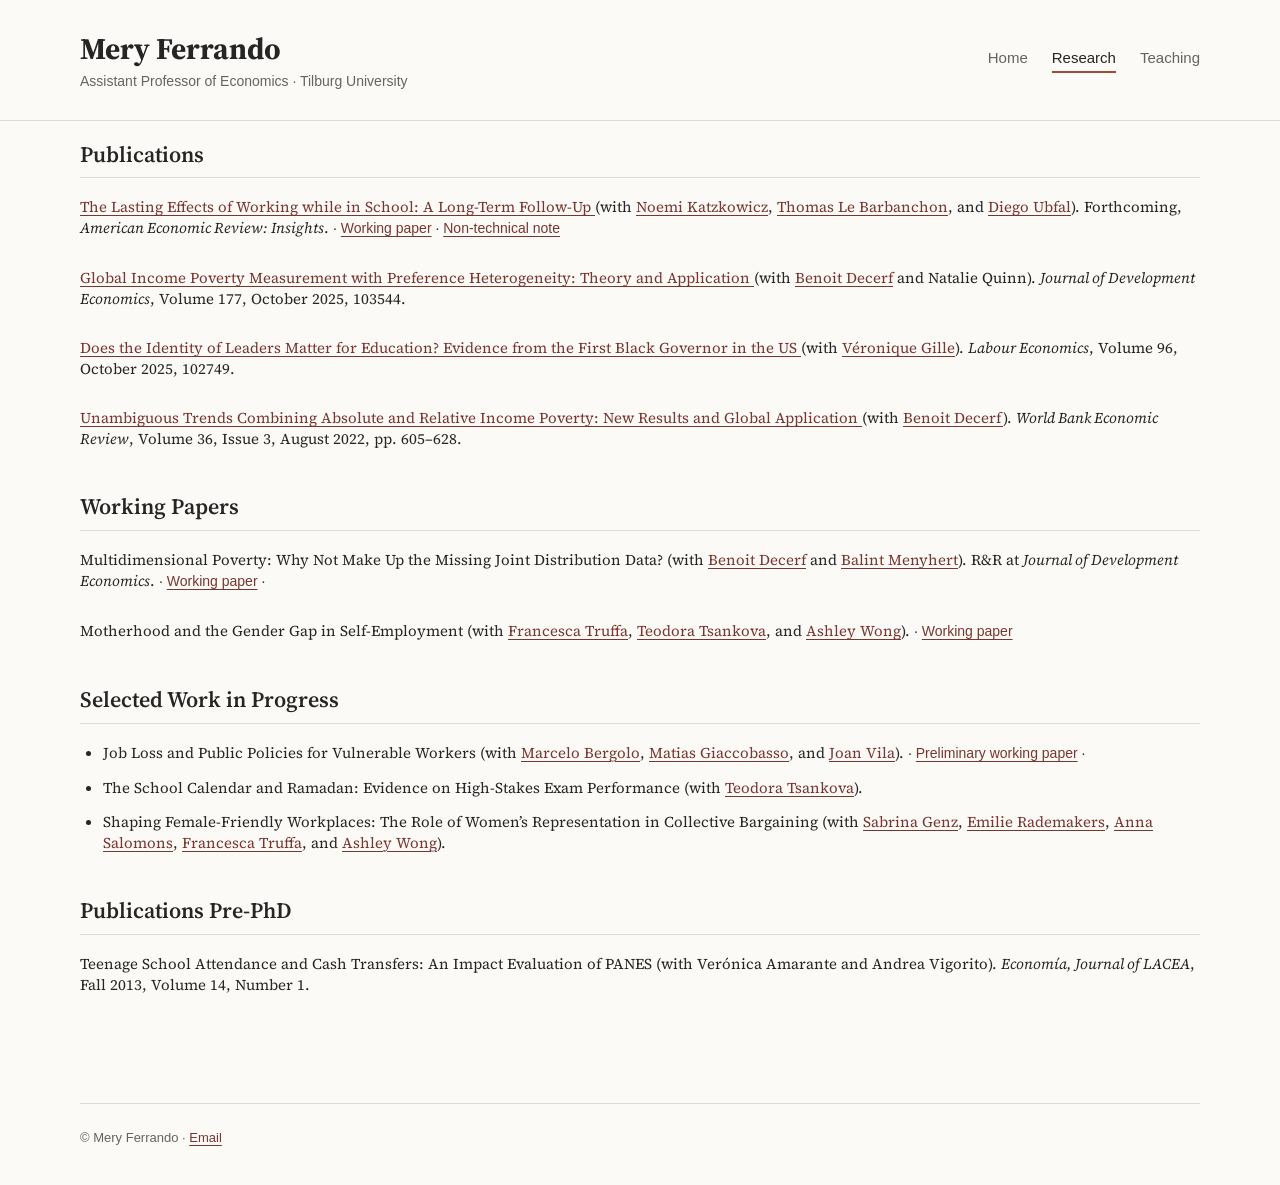
==== research.html @ 649bed04 "Update research.html" ====
<!doctype html>

<html lang="en">
<head>
  <!-- Google tag (gtag.js) -->
<script async src="https://www.googletagmanager.com/gtag/js?id=G-GTCLRNLCNZ"></script>
<script>
  window.dataLayer = window.dataLayer || [];
  function gtag(){dataLayer.push(arguments);}
  gtag('js', new Date());

  gtag('config', 'G-GTCLRNLCNZ');
</script>

  <meta charset="utf-8">
  <meta name="viewport" content="width=device-width, initial-scale=1">
  <meta name="description" content="Research by Mery Ferrando.">
  <title>Research · Mery Ferrando</title>
  <link rel="stylesheet" href="assets/style.css">
</head>

<body>
  <header class="site-header">
    <div class="wrap header-inner">
      <div>
        <a class="site-title" href="index.html">Mery Ferrando</a>
        <p class="site-meta">
          Assistant Professor of Economics · Tilburg University
        </p>
      </div>

        <link rel="preconnect" href="https://fonts.googleapis.com">
<link rel="preconnect" href="https://fonts.gstatic.com" crossorigin>
<link href="https://fonts.googleapis.com/css2?family=Source+Serif+4:wght@400;600;700&display=swap" rel="stylesheet">
  
      <nav aria-label="Main navigation">
        <a href="index.html">Home</a>
        <a class="active" href="research.html">Research</a>
        <a href="teaching.html">Teaching</a>
      </nav>
    </div>
  </header>

  <main class="wrap page-content">
    <section>
      <h2>Publications</h2>

      <article class="paper">
        <p class="paper-citation">
          <a class="paper-title" href="https://www.aeaweb.org/articles?id=10.1257%2Faeri.20250426">
            The Lasting Effects of Working while in School: A Long-Term Follow-Up
          </a>
          <span class="paper-details">
            (with
            <a href="https://iecon.fcea.udelar.edu.uy/es/integrantes/investigadores-consolidados/item/katzkowicz-noemi.html?category_id=487">Noemi Katzkowicz</a>,
            <a href="https://sites.google.com/site/tlebarbanchon/home">Thomas Le Barbanchon</a>,
            and
            <a href="https://sites.google.com/site/diegojavierubfal/home">Diego Ubfal</a>).
            Forthcoming, <em>American Economic Review: Insights</em>.
          </span>

    <span class="paper-links">
      ·
      <a href="https://docs.iza.org/dp18238.pdf">Working paper</a>
      ·
      <a href="https://wol.iza.org/opinions/power-of-working-while-studying">Non-technical note</a>
    </span>
  </p>
</article>

      <article class="paper">
        <p class="paper-citation">
          <a class="paper-title" href="https://doi.org/10.1016/j.jdeveco.2025.103544">
            Global Income Poverty Measurement with Preference Heterogeneity: Theory and Application
          </a>
          <span class="paper-details">
            (with
            <a href="https://benoitdecerf.wordpress.com/">Benoit Decerf</a>
            and Natalie Quinn).
            <em>Journal of Development Economics</em>, Volume 177, October 2025, 103544.
          </span>
        </p>
      </article>

      <article class="paper">
        <p class="paper-citation">
          <a class="paper-title" href="https://doi.org/10.1016/j.labeco.2025.102749">
            Does the Identity of Leaders Matter for Education? Evidence from the First Black Governor in the US
          </a>
          <span class="paper-details">
            (with
            <a href="https://sites.google.com/site/veroniquegille/home">Véronique Gille</a>).
            <em>Labour Economics</em>, Volume 96, October 2025, 102749.
          </span>
        </p>
      </article>

      <article class="paper">
        <p class="paper-citation">
          <a class="paper-title" href="https://academic.oup.com/wber/advance-article/doi/10.1093/wber/lhab028/6514155">
            Unambiguous Trends Combining Absolute and Relative Income Poverty: New Results and Global Application
          </a>
          <span class="paper-details">
            (with
            <a href="https://benoitdecerf.wordpress.com/">Benoit Decerf</a>).
            <em>World Bank Economic Review</em>, Volume 36, Issue 3, August 2022, pp. 605–628.
          </span>
        </p>
      </article>
    </section>

    <section>
      <h2>Working Papers</h2>

      <article class="paper">
        <p class="paper-citation">
          <span class="paper-title">
            Multidimensional Poverty: Why Not Make Up the Missing Joint Distribution Data?
          </span>
          <span class="paper-details">
            (with
            <a href="https://benoitdecerf.wordpress.com/">Benoit Decerf</a>
            and
            <a href="https://sites.google.com/site/balintmenyhert/">Balint Menyhert</a>).
            R&amp;R at <em>Journal of Development Economics</em>.
            
               </span>

    <span class="paper-links">
      ·
      <a href="https://documents.worldbank.org/en/publication/documents-reports/documentdetail/099418204072618289">Working paper</a>
      ·
         </span>
  </p>
</article>
                   
<article class="paper">
  <p class="paper-citation">
    <span class="paper-title">
      Motherhood and the Gender Gap in Self-Employment
    </span>
    <span class="paper-details">
      (with
      <a href="https://www.francescatruffa.com/">Francesca Truffa</a>,
      <a href="https://sites.google.com/view/teodoratsankova">Teodora Tsankova</a>,
      and
      <a href="https://www.ashley-wong.net/">Ashley Wong</a>).
    </span>

    <span class="paper-links">
      ·
      <a href="https://www.dropbox.com/scl/fi/otwgumbvtg3uvf9b8sju6/FTTW_2025.pdf?dl=0&amp;rlkey=l2zytv9nq6ybqueklwa7h1hqu">Working paper</a>
    </span>
  </p>
</article>

     <!-- <article class="paper">
        <p class="paper-citation">
          <span class="paper-title">
            Intra-household Allocations with Public Goods: A New Source of Gender Inequality
          </span>
        </p>
      </article>-->
    </section>

    <section>
      <h2>Selected Work in Progress</h2>

      <ul class="work-list">
        <li>
  <span class="work-title">
    Job Loss and Public Policies for Vulnerable Workers
  </a>
  (with
  <a href="https://www.marcelobergolo.com/">Marcelo Bergolo</a>,
  <a href="https://mgiaccobasso.com">Matias Giaccobasso</a>,
  and
  <a href="https://iecon.fcea.udelar.edu.uy/en/members/faculty/item/vila-joan.html">Joan Vila</a>).
    </span>

    <span class="paper-links">
      ·
      <a href="https://publications.iadb.org/en/job-loss-and-role-public-policies-vulnerable-workers"> Preliminary working paper</a>
      ·
         </span>
        
        </li>

        <li>
          <span class="work-title">
            The School Calendar and Ramadan: Evidence on High-Stakes Exam Performance
          </span>
          (with
          <a href="https://sites.google.com/view/teodoratsankova">Teodora Tsankova</a>).
        </li>

 <li>
  <span class="work-title">
    Shaping Female-Friendly Workplaces: The Role of Women’s Representation in Collective Bargaining
  </span>
  (with
  <a href="https://sites.google.com/view/sabrinagenz" target="_blank" rel="noopener noreferrer">Sabrina Genz</a>,
  <a href="https://www.uu.nl/staff/ECMRademakers" target="_blank" rel="noopener noreferrer">Emilie Rademakers</a>,
  <a href="https://www.tilburguniversity.edu/staff/a-m-salomons" target="_blank" rel="noopener noreferrer">Anna Salomons</a>,
  <a href="https://www.francescatruffa.com/" target="_blank" rel="noopener noreferrer">Francesca Truffa</a>,
  and
  <a href="https://www.ashley-wong.net/home" target="_blank" rel="noopener noreferrer">Ashley Wong</a>).
</li>


        
      <!--  <li>
          <span class="work-title">
            Securing the Next Generation: The Role of Public Policy in Mitigating the Consequences of Parental Job Loss
          </span>
          (with
          <a href="https://www.marcelobergolo.com/">Marcelo Bergolo</a>,
          <a href="https://sites.google.com/site/matiasgiaccobasso/home">Matias Giaccobasso</a>,
          and
          <a href="https://iecon.fcea.udelar.edu.uy/en/members/faculty/item/vila-joan.html">Joan Vila</a>).
        </li>-->
      </ul>
    </section>

    <section>
      <h2>Publications Pre-PhD</h2>

      <article class="paper">
        <p class="paper-citation">
          <span class="paper-title">
            Teenage School Attendance and Cash Transfers: An Impact Evaluation of PANES
          </span>
          <span class="paper-details">
            (with Verónica Amarante and Andrea Vigorito).
            <em>Economía, Journal of LACEA</em>, Fall 2013, Volume 14, Number 1.
          </span>
        </p>
      </article>
    </section>
  </main>

  <footer class="wrap">
    © Mery Ferrando ·
    <a href="mailto:m.ferrando@tilburguniversity.edu">Email</a>
  </footer>
</body>
</html>
---- assets/style.css ----
:root {
  --ink: #252525;
  --muted: #66645f;
  --paper: #fbfaf7;
  --line: #dedbd3;
  --accent: #9f493f;
  --accent-dark: #79362f;
  --card: #ffffff;
  --max: 1120px;
}

* { box-sizing: border-box; }
html { scroll-behavior: smooth; }
body {
  margin: 0;
  color: var(--ink);
  background: var(--paper);
  font-family: "Source Serif 4", Georgia, "Times New Roman", serif;
  font-size: 15px;
  line-height: 1.4;
}

.wrap { width: min(calc(100% - 40px), var(--max)); margin-inline: auto; }
a { color: var(--accent-dark); text-decoration-thickness: 1px; text-underline-offset: 3px; }
a:hover { color: var(--accent); }

.site-header { border-bottom: 1px solid var(--line); background: rgba(251,250,247,.96); }
.header-inner { display: flex; align-items: center; justify-content: space-between; gap: 30px; padding: 28px 0; }
.site-title { color: var(--ink); font-size: 30px; font-weight: 700; text-decoration: none; }
.site-meta { margin: 2px 0 0; color: var(--muted); font-size: 14px; font-family: Arial, sans-serif; }
nav { display: flex; gap: 24px; font-family: Arial, sans-serif; font-size: 15px; }
nav a { color: var(--muted); text-decoration: none; padding-bottom: 3px; border-bottom: 2px solid transparent; }
nav a:hover, nav a.active { color: var(--ink); border-color: var(--accent); }

.hero { display: grid; grid-template-columns: 260px 1fr; gap: 58px; align-items: center; padding: 80px 0 58px; }
.portrait { width: 100%; aspect-ratio: 248 / 299; object-fit: cover; border-radius: 3px; box-shadow: 0 16px 38px rgba(50,35,25,.16); }
.eyebrow { margin: 0 0 8px; color: var(--accent); text-transform: uppercase; letter-spacing: .13em; font: 700 12px/1.2 Arial, sans-serif; }
h1 { margin: 0 0 18px; font-size: clamp(32px, 5vw, 42px); line-height: 1.1; letter-spacing: -.02em; }
h2 {  margin: 42px 0 18px;   padding-bottom: 8px;   border-bottom: 1px solid var(--line);   font-size: 22px;   font-weight: 600;}
.page-content section:first-child h2 {
  margin-top: 0;
}
h3 { margin: 0 0 5px; font-size: 20px; line-height: 1.35; }
.lead { font-size: 24px; line-height: 1.45; }
.actions { display: flex; align-items: center; gap: 24px; margin-top: 30px; }
.button { display: inline-block; background: var(--accent); color: #fff; padding: 10px 19px; border-radius: 3px; text-decoration: none; font: 700 15px/1.4 Arial, sans-serif; }
.button:hover { color: #fff; background: var(--accent-dark); }
.text-link { font: 700 15px/1.4 Arial, sans-serif; }

.contact-card { display: grid; grid-template-columns: 1fr 1.5fr; gap: 32px; margin: 12px 0 72px; padding: 24px 28px; background: var(--card); border: 1px solid var(--line); }
.contact-card div { display: flex; flex-direction: column; }
.label { color: var(--muted); text-transform: uppercase; letter-spacing: .08em; font: 700 11px/1.5 Arial, sans-serif; }

.page-content { padding: 18px 0 80px; }
.page-content > h1 { margin-bottom: 42px; }
.paper { margin: 0 0 28px; }
.paper p { margin: 5px 0; }
.paper-links {
  font: 14px/1.5 Arial, sans-serif;
  white-space: nowrap;
}
.work-list { padding-left: 23px; }
.work-list li { margin-bottom: 13px; }
.timeline-item { display: grid; grid-template-columns: 120px 1fr; gap: 28px; padding: 20px 0; border-bottom: none; }
.timeline-item p { margin: 0; line-height: 1.3;}
.timeline-item h3 {
  font-size: 15px;
  margin: 0 0 4px;
  line-height: 1.35;
}
.year { color: var(--accent); font: 700 14px/1.5 Arial, sans-serif; }
footer { padding: 24px 0 38px; border-top: 1px solid var(--line); color: var(--muted); font: 13px/1.5 Arial, sans-serif; }

@media (max-width: 700px) {
  body { font-size: 17px; }
  .header-inner { align-items: flex-start; flex-direction: column; gap: 15px; }
  nav { gap: 19px; }
  .hero { grid-template-columns: 1fr; gap: 32px; padding-top: 48px; }
  .portrait { width: min(70%, 280px); }
  .contact-card { grid-template-columns: 1fr; }
  .timeline-item { grid-template-columns: 1fr; gap: 5px; }
}
/* Teaching page only */
.page-content .timeline-item h3 {
  font-size: 15px;
  font-weight: 600;
  line-height: 1.35;
  margin: 0 0 4px;
}
/* Compact teaching page */

.teaching-page h2 {
  margin: 30px 0 8px;
  padding-bottom: 5px;
}

.teaching-page section:first-of-type h2 {
  margin-top: 12px;
}

.teaching-page .timeline-item {
  grid-template-columns: 105px 1fr;
  gap: 20px;
  padding: 10px 0;
  border-bottom: 0;
}

.teaching-page .timeline-item h3 {
  margin: 0 0 2px;
  font-size: 15px;
  font-weight: 600;
  line-height: 1.35;
}

.teaching-page .timeline-item p {
  margin: 1px 0;
  font-size: 15px;
  line-height: 1.4;
}

.teaching-page .timeline-item ul {
  margin: 4px 0 0;
  padding-left: 20px;
}

.teaching-page .timeline-item li {
  margin: 1px 0;
}

.teaching-page .year {
  font-size: 13px;
}
.timeline-item + .timeline-item {
  margin-top: 0px;
}

/* Make teaching entries compact */

.timeline-item {
  padding: 4px 0;
  border-bottom: none;
}

.timeline-item h3 {
  margin: 0;
  font-size: 15px;
  line-height: 1.2;
}

.timeline-item p {
  margin: 2px 0 0;
  line-height: 1.3;
}

.timeline-item ul {
  margin: 4px 0 0;
  padding-left: 18px;
}

.timeline-item li {
  margin: 0;
  line-height: 1.3;
}
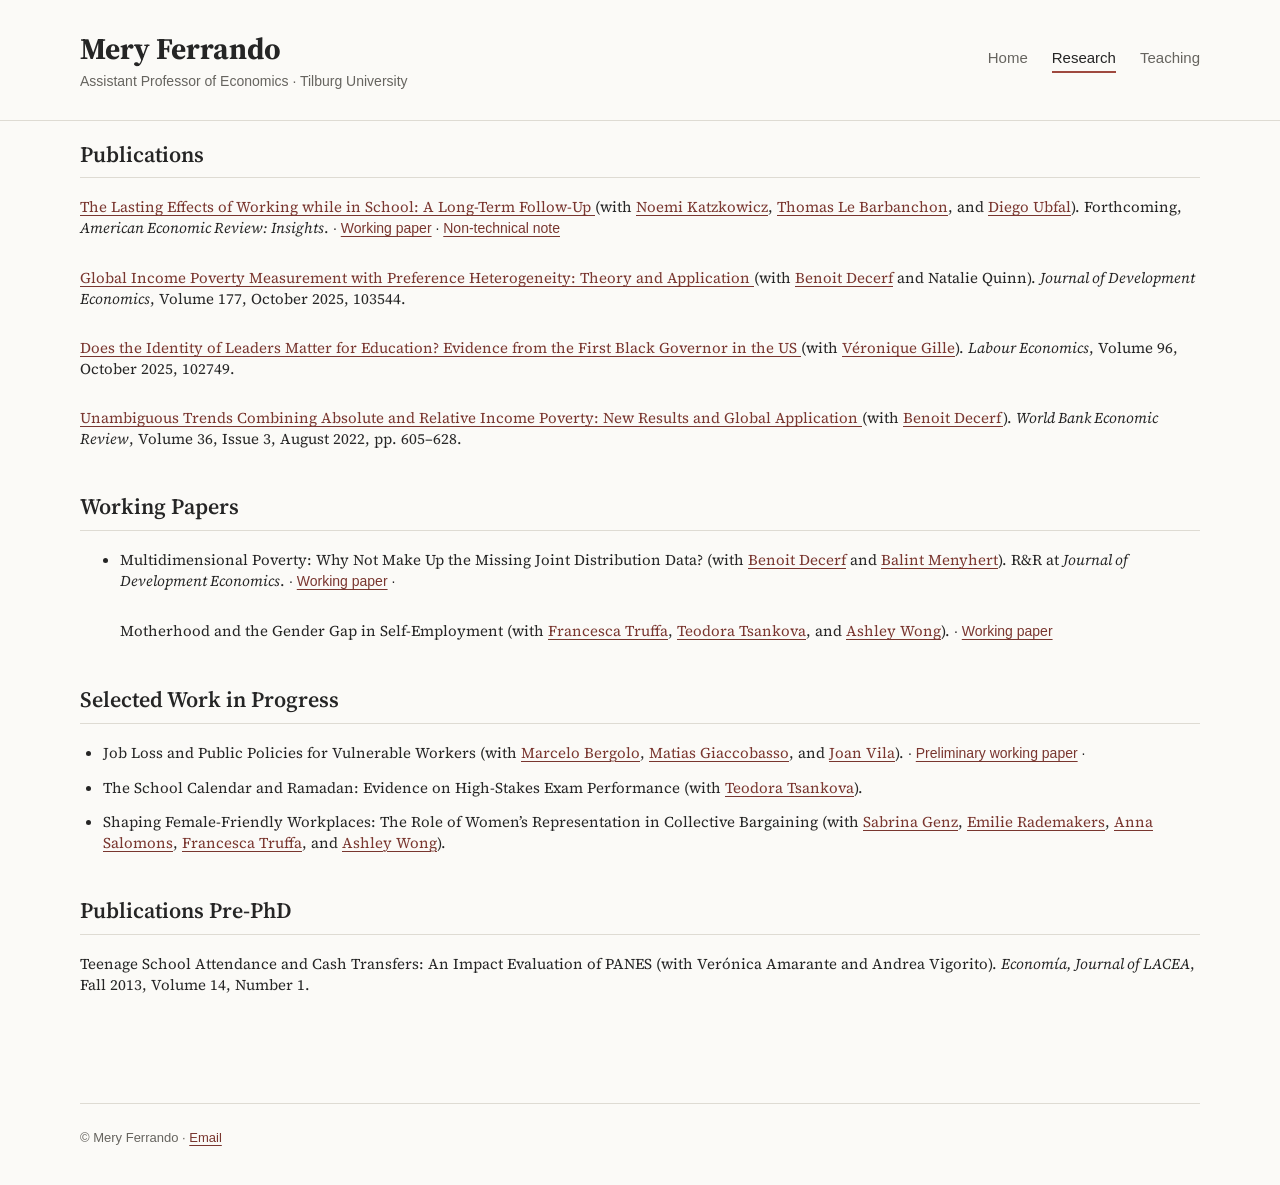
==== commit 369153cc: "Update research.html" ====
--- a/research.html
+++ b/research.html
@@ -111,8 +111,10 @@
 
     <section>
       <h2>Working Papers</h2>
-
-      <article class="paper">
+<ul class="paper-list">
+
+  <li>
+            <article class="paper">
         <p class="paper-citation">
           <span class="paper-title">
             Multidimensional Poverty: Why Not Make Up the Missing Joint Distribution Data?
@@ -161,6 +163,8 @@
           </span>
         </p>
       </article>-->
+    </li>
+      </ul>
     </section>
 
     <section>
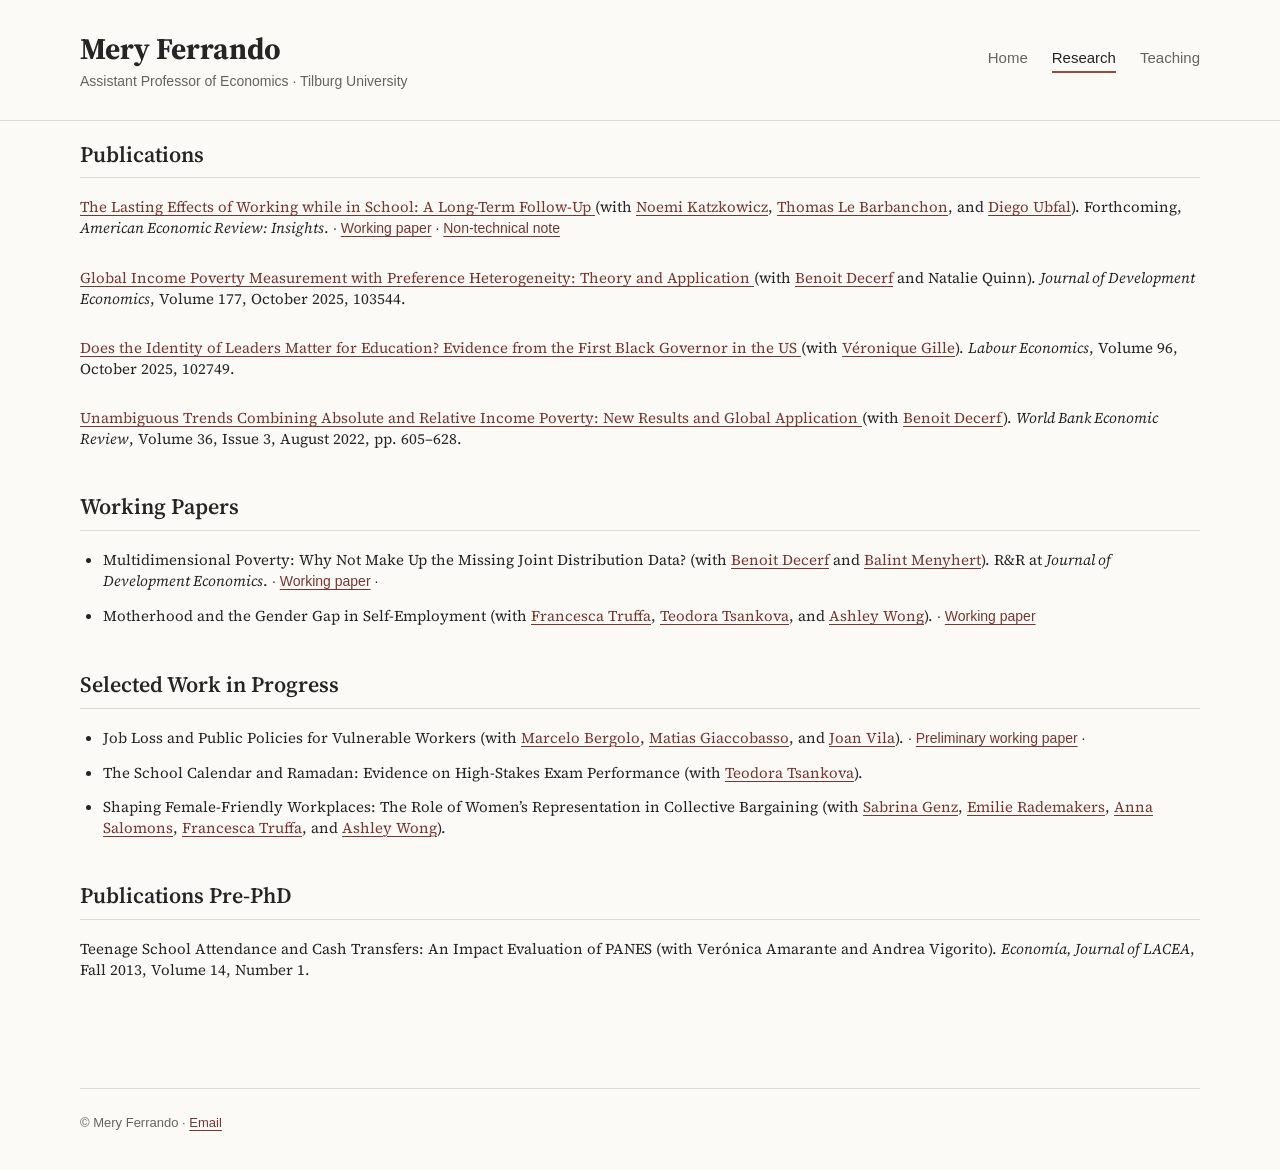
==== commit 7400c5cb: "Update research.html" ====
--- a/research.html
+++ b/research.html
@@ -111,50 +111,50 @@
 
     <section>
       <h2>Working Papers</h2>
-<ul class="paper-list">
-
-  <li>
-            <article class="paper">
-        <p class="paper-citation">
-          <span class="paper-title">
-            Multidimensional Poverty: Why Not Make Up the Missing Joint Distribution Data?
-          </span>
-          <span class="paper-details">
-            (with
-            <a href="https://benoitdecerf.wordpress.com/">Benoit Decerf</a>
+
+      
+      <ul class="work-list">
+        <li>
+  <span class="work-title">
+                      Multidimensional Poverty: Why Not Make Up the Missing Joint Distribution Data?
+        
+  </a>
+  (with
+ <a href="https://benoitdecerf.wordpress.com/">Benoit Decerf</a>
             and
-            <a href="https://sites.google.com/site/balintmenyhert/">Balint Menyhert</a>).
-            R&amp;R at <em>Journal of Development Economics</em>.
-            
-               </span>
+            <a href="https://sites.google.com/site/balintmenyhert/">Balint Menyhert</a>). R&amp;R at <em>Journal of Development Economics</em>.
+    </span>
 
     <span class="paper-links">
       ·
-      <a href="https://documents.worldbank.org/en/publication/documents-reports/documentdetail/099418204072618289">Working paper</a>
+      <a href="https://documents.worldbank.org/en/publication/documents-reports/documentdetail/099418204072618289"> Working paper</a>
       ·
          </span>
-  </p>
-</article>
-                   
-<article class="paper">
-  <p class="paper-citation">
-    <span class="paper-title">
-      Motherhood and the Gender Gap in Self-Employment
-    </span>
-    <span class="paper-details">
-      (with
-      <a href="https://www.francescatruffa.com/">Francesca Truffa</a>,
+  
+
+
+
+ </li>
+
+        <li>
+          <span class="work-title">
+            Motherhood and the Gender Gap in Self-Employment
+          </span>
+          (with
+         <a href="https://www.francescatruffa.com/">Francesca Truffa</a>,
       <a href="https://sites.google.com/view/teodoratsankova">Teodora Tsankova</a>,
       and
       <a href="https://www.ashley-wong.net/">Ashley Wong</a>).
     </span>
-
-    <span class="paper-links">
+ <span class="paper-links">
       ·
       <a href="https://www.dropbox.com/scl/fi/otwgumbvtg3uvf9b8sju6/FTTW_2025.pdf?dl=0&amp;rlkey=l2zytv9nq6ybqueklwa7h1hqu">Working paper</a>
     </span>
-  </p>
-</article>
+      </li>
+
+          
+
+
 
      <!-- <article class="paper">
         <p class="paper-citation">
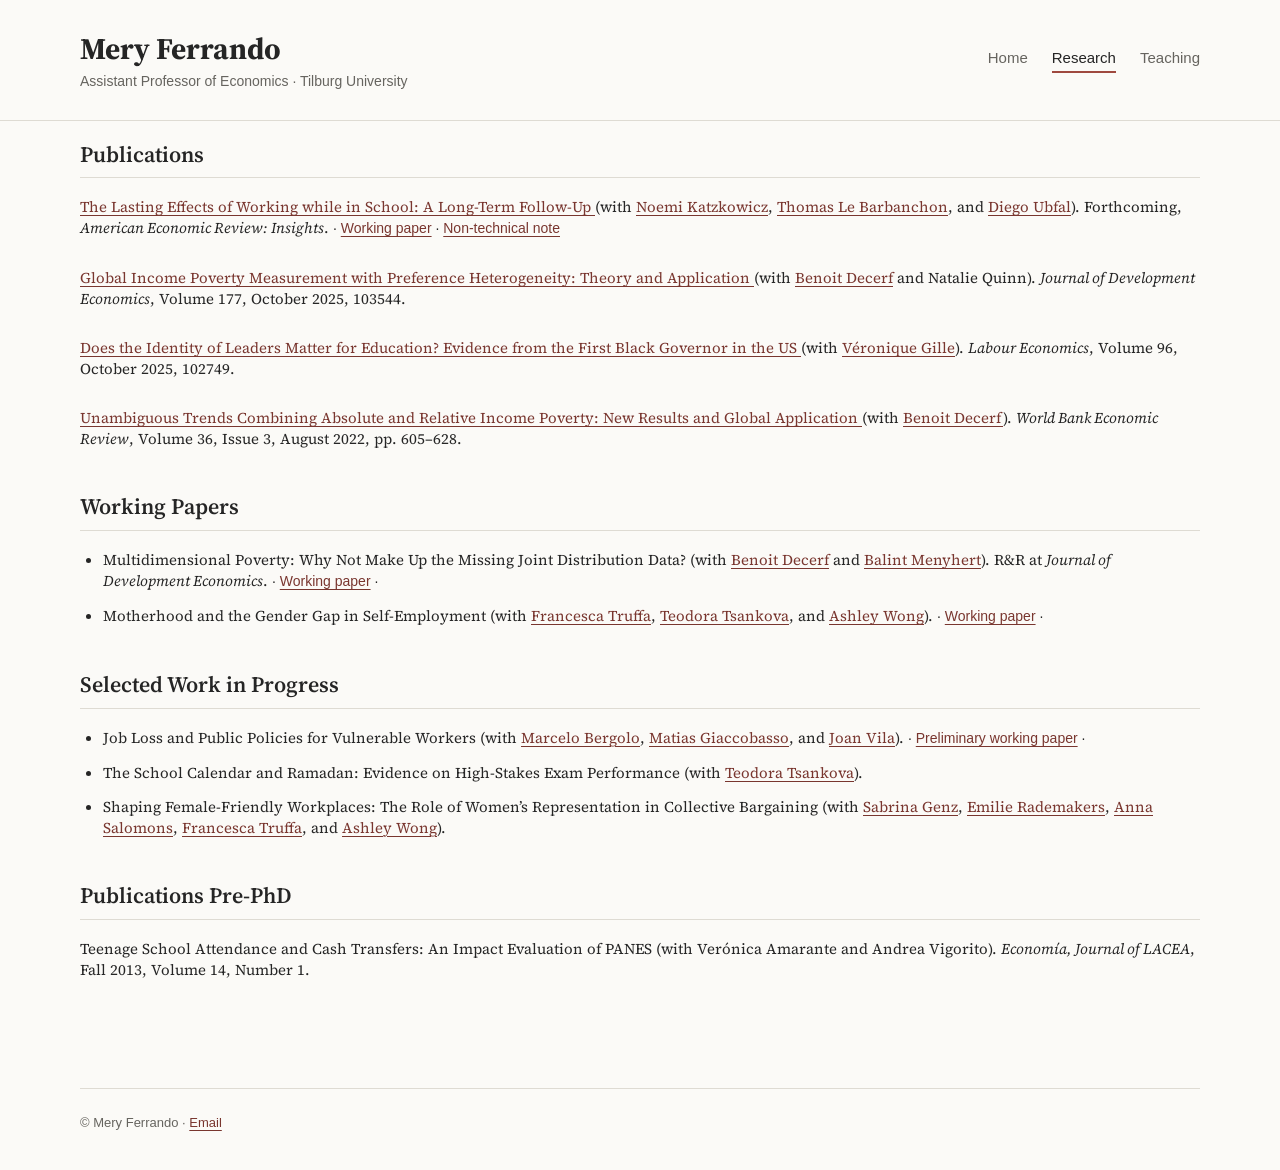
==== commit 0bfdcf4a: "Update research.html" ====
--- a/research.html
+++ b/research.html
@@ -149,7 +149,8 @@
  <span class="paper-links">
       ·
       <a href="https://www.dropbox.com/scl/fi/otwgumbvtg3uvf9b8sju6/FTTW_2025.pdf?dl=0&amp;rlkey=l2zytv9nq6ybqueklwa7h1hqu">Working paper</a>
-    </span>
+  ·  
+ </span>
       </li>
 
           
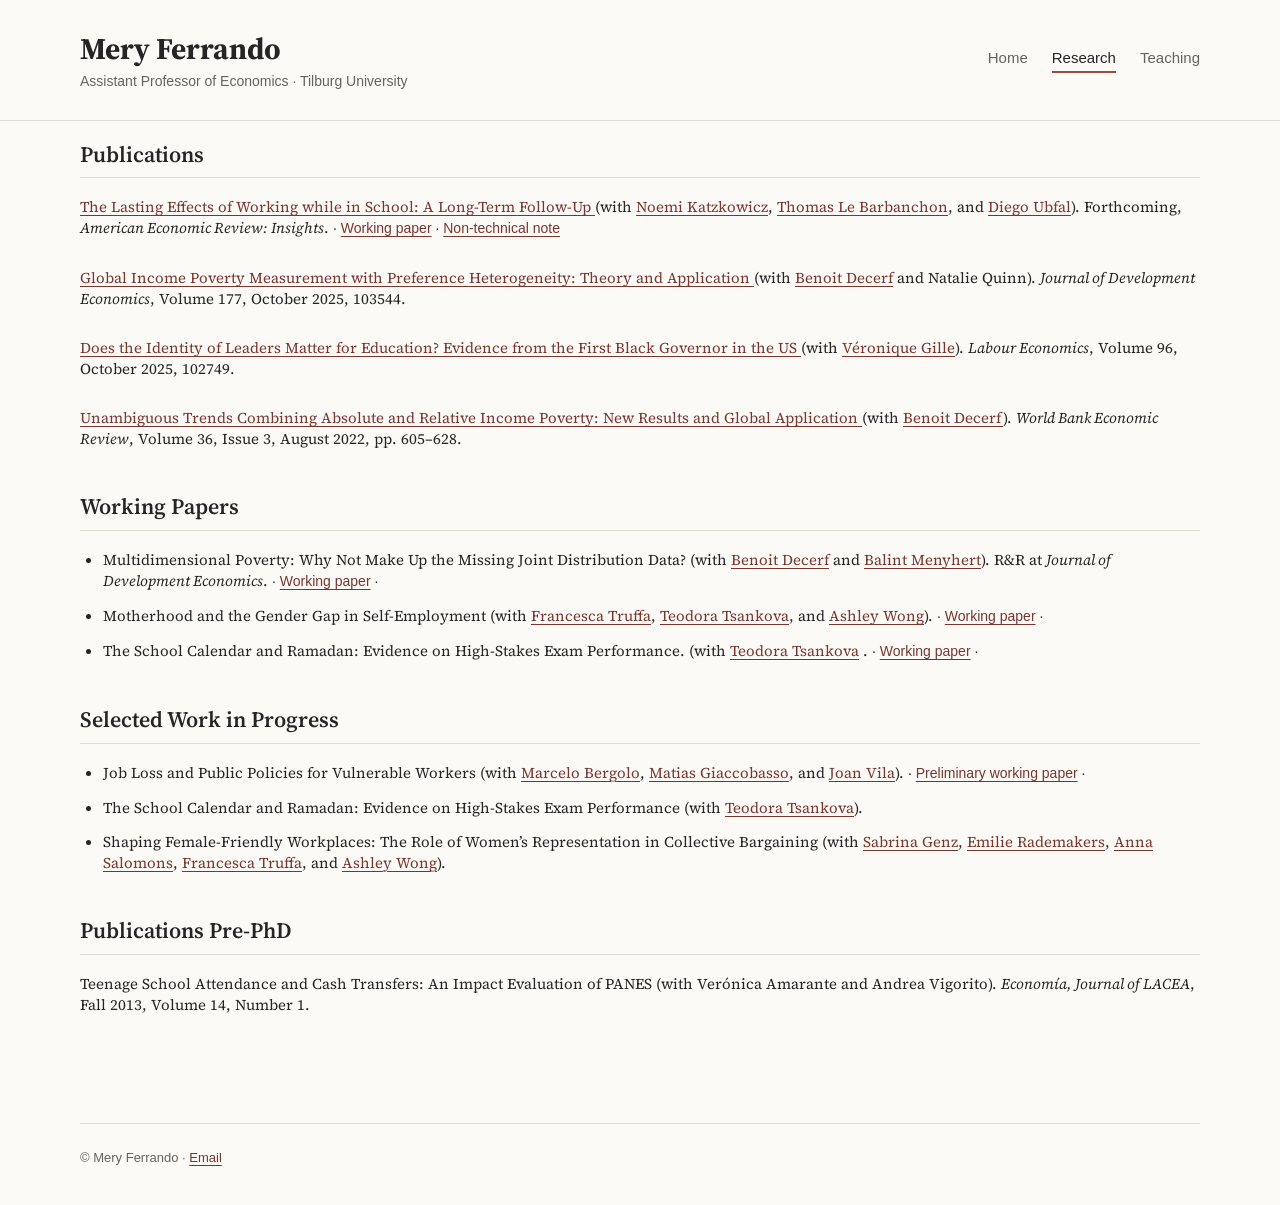
==== commit b1613589: "Update research.html" ====
--- a/research.html
+++ b/research.html
@@ -153,9 +153,25 @@
  </span>
       </li>
 
-          
-
-
+                 <li>
+          <span class="work-title">
+            The School Calendar and Ramadan:
+Evidence on High-Stakes Exam Performance.
+          </span>
+          (with
+               <a href="https://sites.google.com/view/teodoratsankova">Teodora Tsankova</a>    .
+    </span>
+ <span class="paper-links">
+      ·
+      <a href="https://www.dropbox.com/scl/fi/mrqalsu3v6t9td8sr0fli/Ferrando_Tsankova_2026.pdf?rlkey=zjg24ab8pdyyt6moz8jivwmiy&dl=0
+">Working paper</a>
+  ·  
+ </span>
+      </li> 
+
+
+
+        
 
      <!-- <article class="paper">
         <p class="paper-citation">
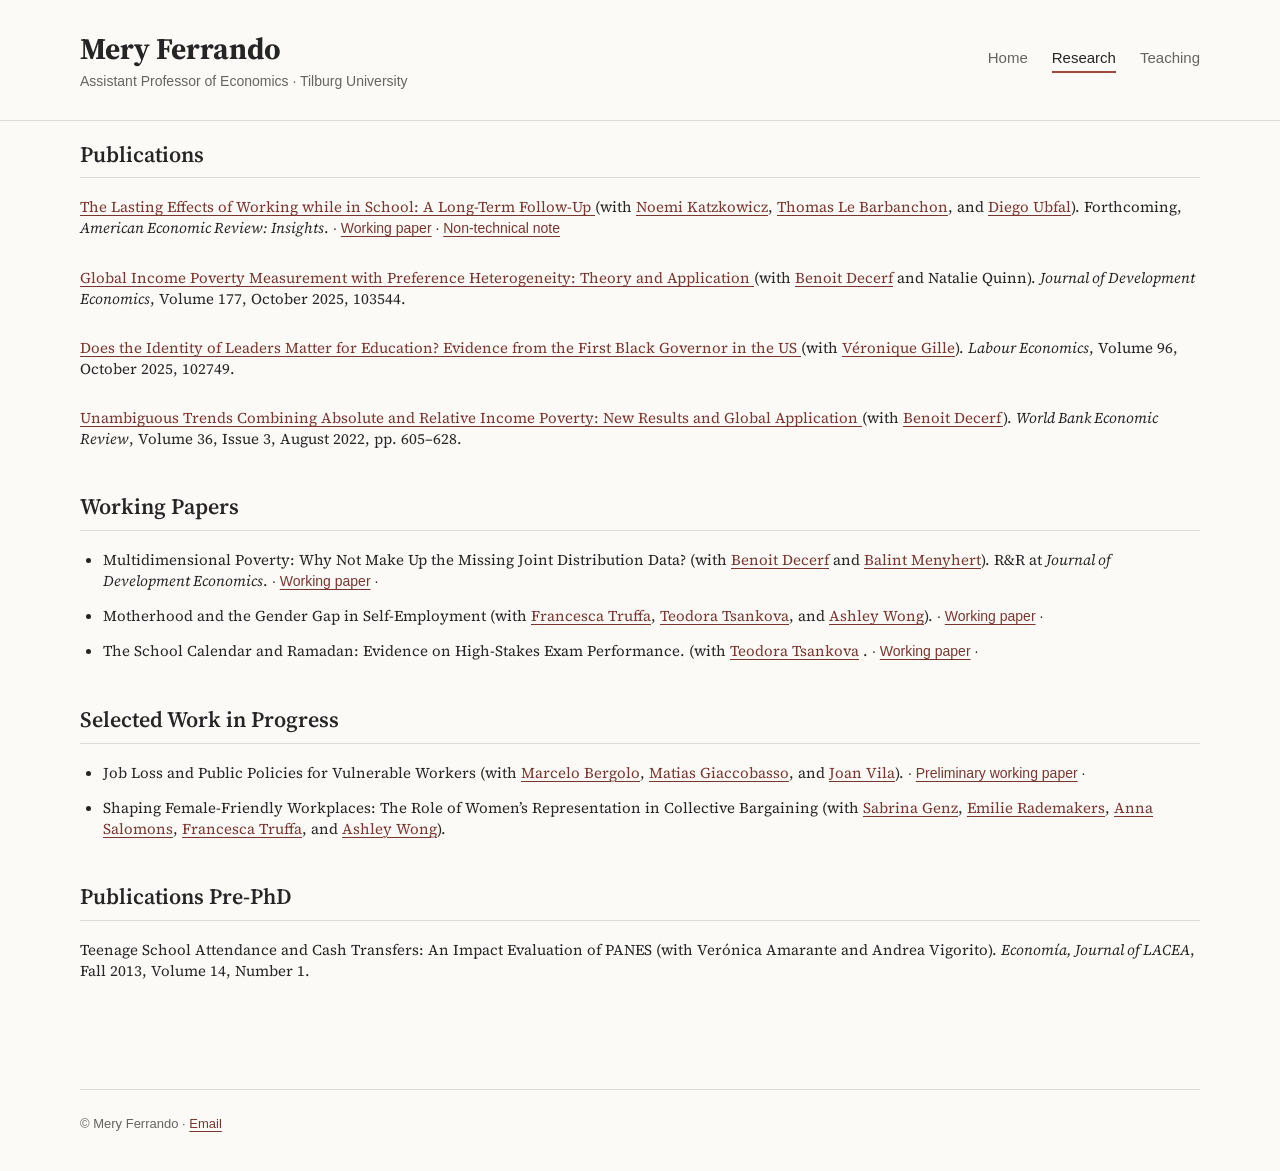
==== commit d6f80348: "Update research.html" ====
--- a/research.html
+++ b/research.html
@@ -207,13 +207,13 @@
         
         </li>
 
-        <li>
+         <!--<li>
           <span class="work-title">
             The School Calendar and Ramadan: Evidence on High-Stakes Exam Performance
           </span>
           (with
           <a href="https://sites.google.com/view/teodoratsankova">Teodora Tsankova</a>).
-        </li>
+        </li>-->
 
  <li>
   <span class="work-title">
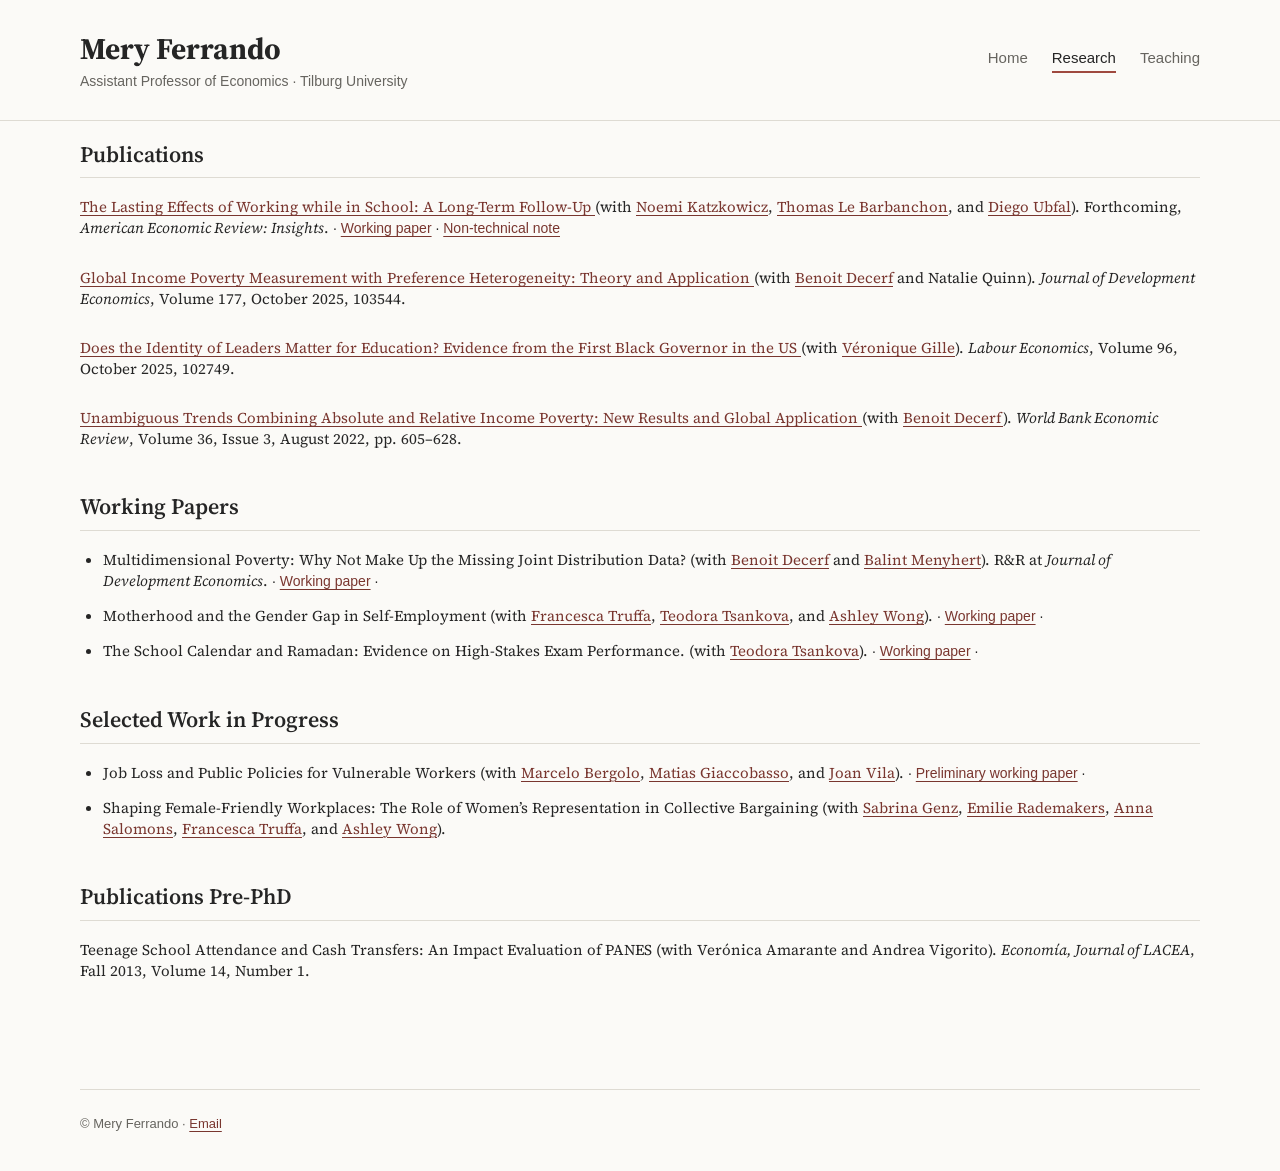
==== commit 3690d84f: "Update research.html" ====
--- a/research.html
+++ b/research.html
@@ -159,7 +159,7 @@
 Evidence on High-Stakes Exam Performance.
           </span>
           (with
-               <a href="https://sites.google.com/view/teodoratsankova">Teodora Tsankova</a>    .
+               <a href="https://sites.google.com/view/teodoratsankova">Teodora Tsankova</a>).
     </span>
  <span class="paper-links">
       ·
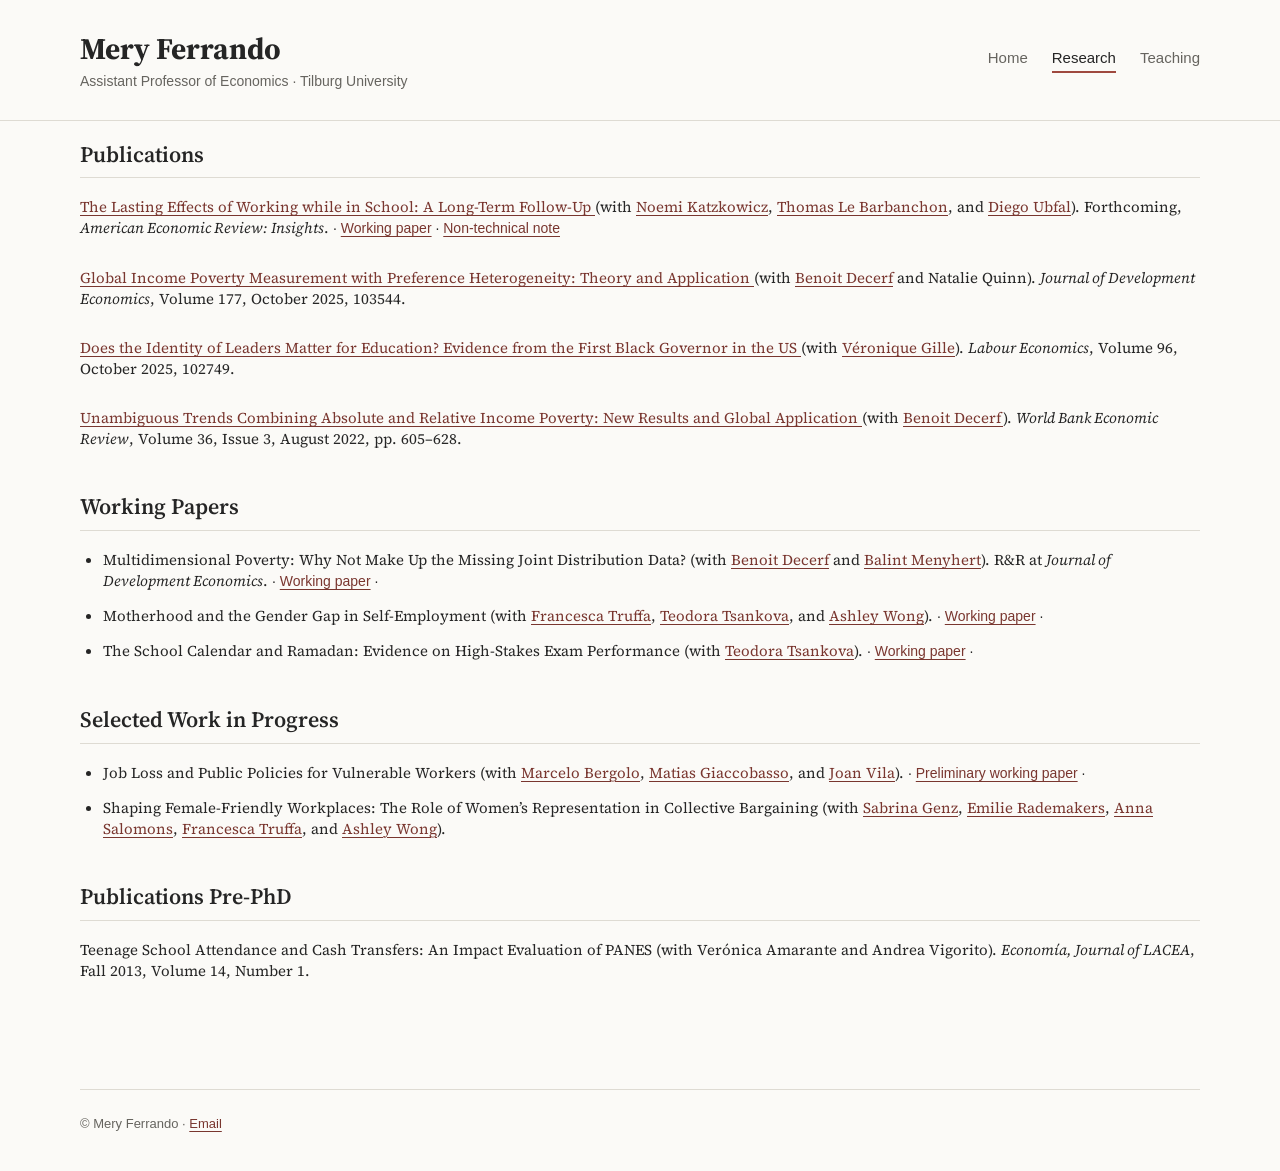
==== commit 7702a54f: "Update research.html" ====
--- a/research.html
+++ b/research.html
@@ -156,7 +156,7 @@
                  <li>
           <span class="work-title">
             The School Calendar and Ramadan:
-Evidence on High-Stakes Exam Performance.
+Evidence on High-Stakes Exam Performance
           </span>
           (with
                <a href="https://sites.google.com/view/teodoratsankova">Teodora Tsankova</a>).
